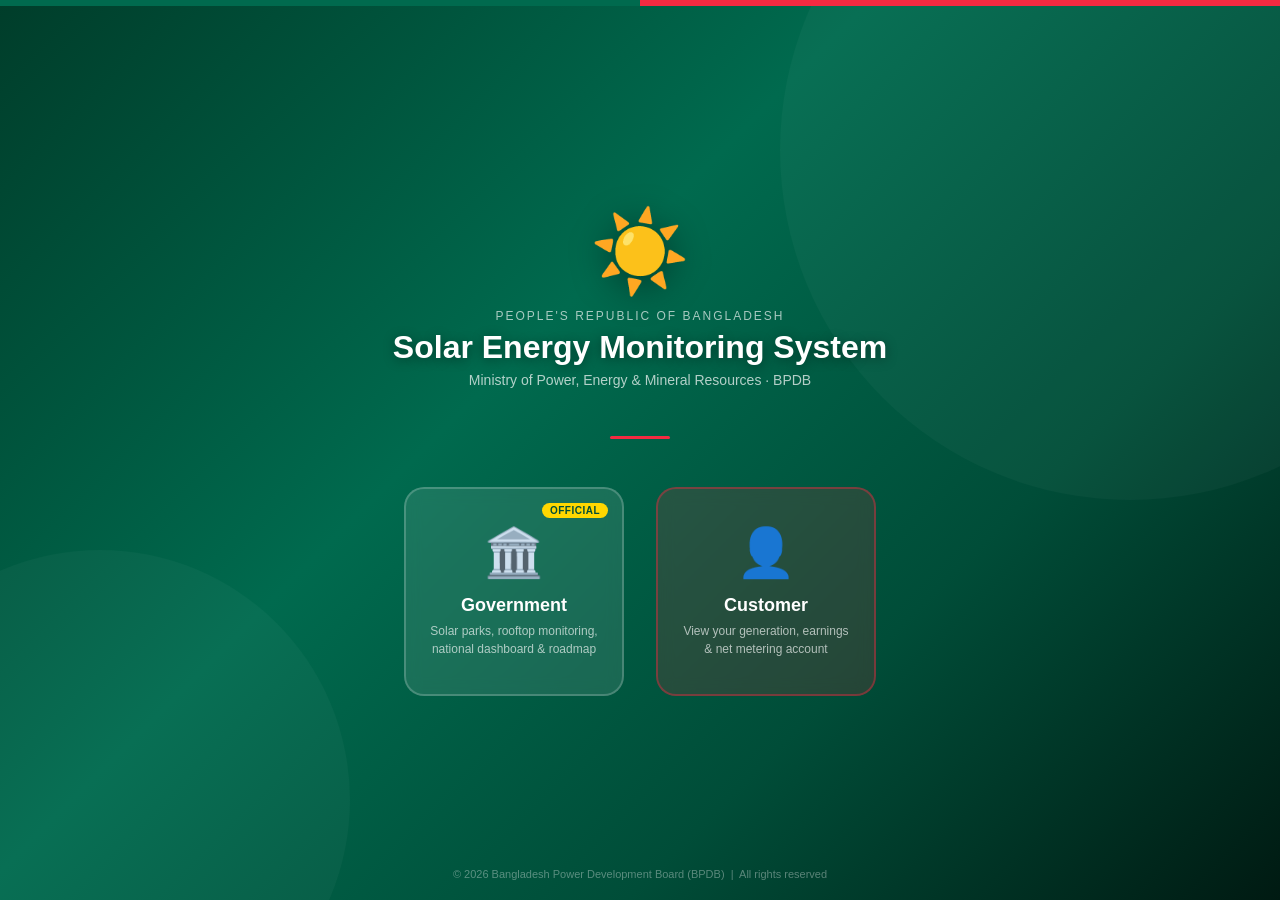
==== index.html @ d33773a7 "first commit" ====
<!DOCTYPE html>
<html lang="en">
<head>
<meta charset="UTF-8">
<meta name="viewport" content="width=device-width, initial-scale=1.0">
<title>Bangladesh Solar Energy Monitoring System</title>
<style>
  * { box-sizing: border-box; margin: 0; padding: 0; }
  body { font-family: 'Segoe UI', Arial, sans-serif; }

  .landing-wrapper {
    min-height: 100vh;
    background: linear-gradient(135deg, #003d2a 0%, #006a4e 40%, #004d38 70%, #001a12 100%);
    display: flex;
    flex-direction: column;
    align-items: center;
    justify-content: center;
    position: relative;
    overflow: hidden;
  }

  .landing-wrapper::before {
    content: '';
    position: absolute;
    width: 700px; height: 700px;
    border-radius: 50%;
    background: rgba(255,255,255,0.03);
    top: -200px; right: -200px;
  }
  .landing-wrapper::after {
    content: '';
    position: absolute;
    width: 500px; height: 500px;
    border-radius: 50%;
    background: rgba(255,255,255,0.03);
    bottom: -150px; left: -150px;
  }

  .top-stripe {
    position: absolute;
    top: 0; left: 0; right: 0;
    height: 6px;
    background: linear-gradient(to right, #006a4e 50%, #f42a41 50%);
  }

  .landing-logo {
    font-size: 80px;
    margin-bottom: 10px;
    filter: drop-shadow(0 4px 16px rgba(0,0,0,0.4));
    animation: floatSun 3s ease-in-out infinite;
    z-index: 1;
  }
  @keyframes floatSun {
    0%, 100% { transform: translateY(0); }
    50%       { transform: translateY(-8px); }
  }

  .landing-ministry {
    color: rgba(255,255,255,0.65);
    font-size: 12px;
    letter-spacing: 2px;
    text-transform: uppercase;
    margin-bottom: 6px;
    text-align: center;
    z-index: 1;
  }
  .landing-title {
    color: #ffffff;
    font-size: 32px;
    font-weight: 800;
    text-align: center;
    margin: 0 0 6px;
    text-shadow: 0 2px 12px rgba(0,0,0,0.4);
    z-index: 1;
  }
  .landing-subtitle {
    color: rgba(255,255,255,0.7);
    font-size: 14px;
    text-align: center;
    margin-bottom: 48px;
    z-index: 1;
  }

  .divider {
    width: 60px; height: 3px;
    background: #f42a41;
    border-radius: 2px;
    margin: 0 auto 48px;
    z-index: 1;
  }

  .btn-row {
    display: flex;
    gap: 32px;
    flex-wrap: wrap;
    justify-content: center;
    z-index: 1;
  }

  .portal-btn {
    display: flex;
    flex-direction: column;
    align-items: center;
    justify-content: center;
    width: 220px;
    padding: 36px 24px;
    border-radius: 20px;
    text-decoration: none;
    border: 2px solid rgba(255,255,255,0.2);
    backdrop-filter: blur(8px);
    transition: all 0.3s ease;
    cursor: pointer;
    position: relative;
    overflow: hidden;
  }
  .portal-btn:hover { transform: translateY(-6px); border-color: rgba(255,255,255,0.5); }

  .btn-gov {
    background: rgba(255,255,255,0.1);
  }
  .btn-gov:hover {
    background: rgba(255,255,255,0.18);
    box-shadow: 0 16px 48px rgba(0,0,0,0.4);
  }

  .btn-customer {
    background: rgba(244,42,65,0.15);
    border-color: rgba(244,42,65,0.4);
  }
  .btn-customer:hover {
    background: rgba(244,42,65,0.28);
    box-shadow: 0 16px 48px rgba(244,42,65,0.3);
    border-color: rgba(244,42,65,0.8);
  }

  .badge-gov {
    position: absolute; top: 14px; right: 14px;
    background: #ffd700; color: #004d38;
    font-size: 10px; font-weight: 800;
    padding: 2px 8px; border-radius: 10px;
    letter-spacing: 0.5px;
  }

  .btn-icon  { font-size: 48px; margin-bottom: 14px; }
  .btn-label { color: #ffffff; font-size: 18px; font-weight: 700; margin-bottom: 6px; }
  .btn-desc  { color: rgba(255,255,255,0.65); font-size: 12px; text-align: center; line-height: 1.5; }

  .landing-footer {
    position: absolute;
    bottom: 20px;
    color: rgba(255,255,255,0.35);
    font-size: 11px;
    text-align: center;
    padding: 0 20px;
    z-index: 1;
  }
</style>
</head>
<body>
<div class="landing-wrapper">
  <div class="top-stripe"></div>

  <div class="landing-logo">☀️</div>
  <p class="landing-ministry">People's Republic of Bangladesh</p>
  <h1 class="landing-title">Solar Energy Monitoring System</h1>
  <p class="landing-subtitle">Ministry of Power, Energy &amp; Mineral Resources · BPDB</p>
  <div class="divider"></div>

  <div class="btn-row">
    <a href="dashboard.html" class="portal-btn btn-gov">
      <span class="badge-gov">OFFICIAL</span>
      <div class="btn-icon">🏛️</div>
      <div class="btn-label">Government</div>
      <div class="btn-desc">Solar parks, rooftop monitoring, national dashboard &amp; roadmap</div>
    </a>

    <a href="customer.html" class="portal-btn btn-customer">
      <div class="btn-icon">👤</div>
      <div class="btn-label">Customer</div>
      <div class="btn-desc">View your generation, earnings &amp; net metering account</div>
    </a>
  </div>

  <div class="landing-footer">
    © 2026 Bangladesh Power Development Board (BPDB) &nbsp;|&nbsp; All rights reserved
  </div>
</div>
</body>
</html>
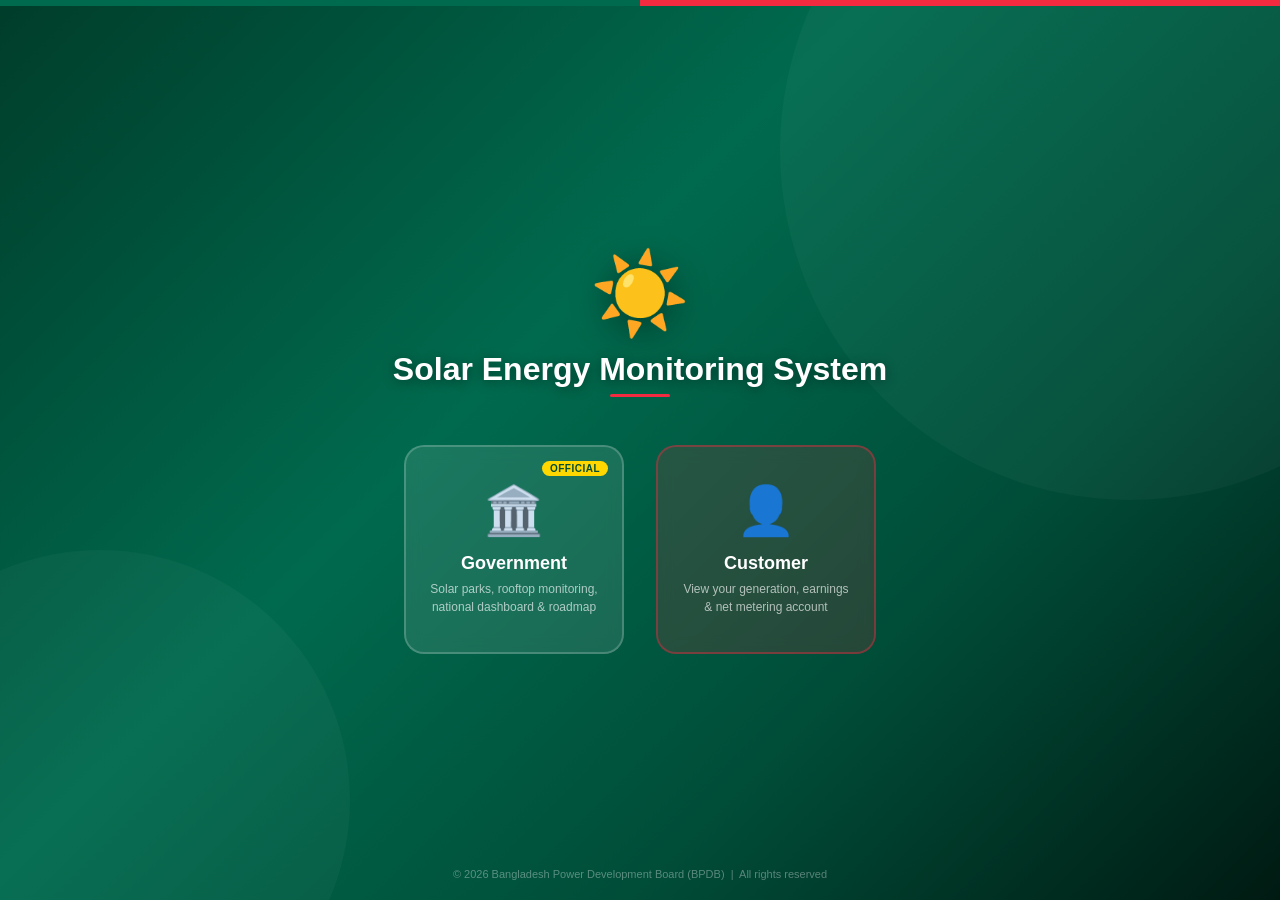
==== commit 11a32c22: "done" ====
--- a/index.html
+++ b/index.html
@@ -161,9 +161,7 @@
   <div class="top-stripe"></div>
 
   <div class="landing-logo">☀️</div>
-  <p class="landing-ministry">People's Republic of Bangladesh</p>
   <h1 class="landing-title">Solar Energy Monitoring System</h1>
-  <p class="landing-subtitle">Ministry of Power, Energy &amp; Mineral Resources · BPDB</p>
   <div class="divider"></div>
 
   <div class="btn-row">
